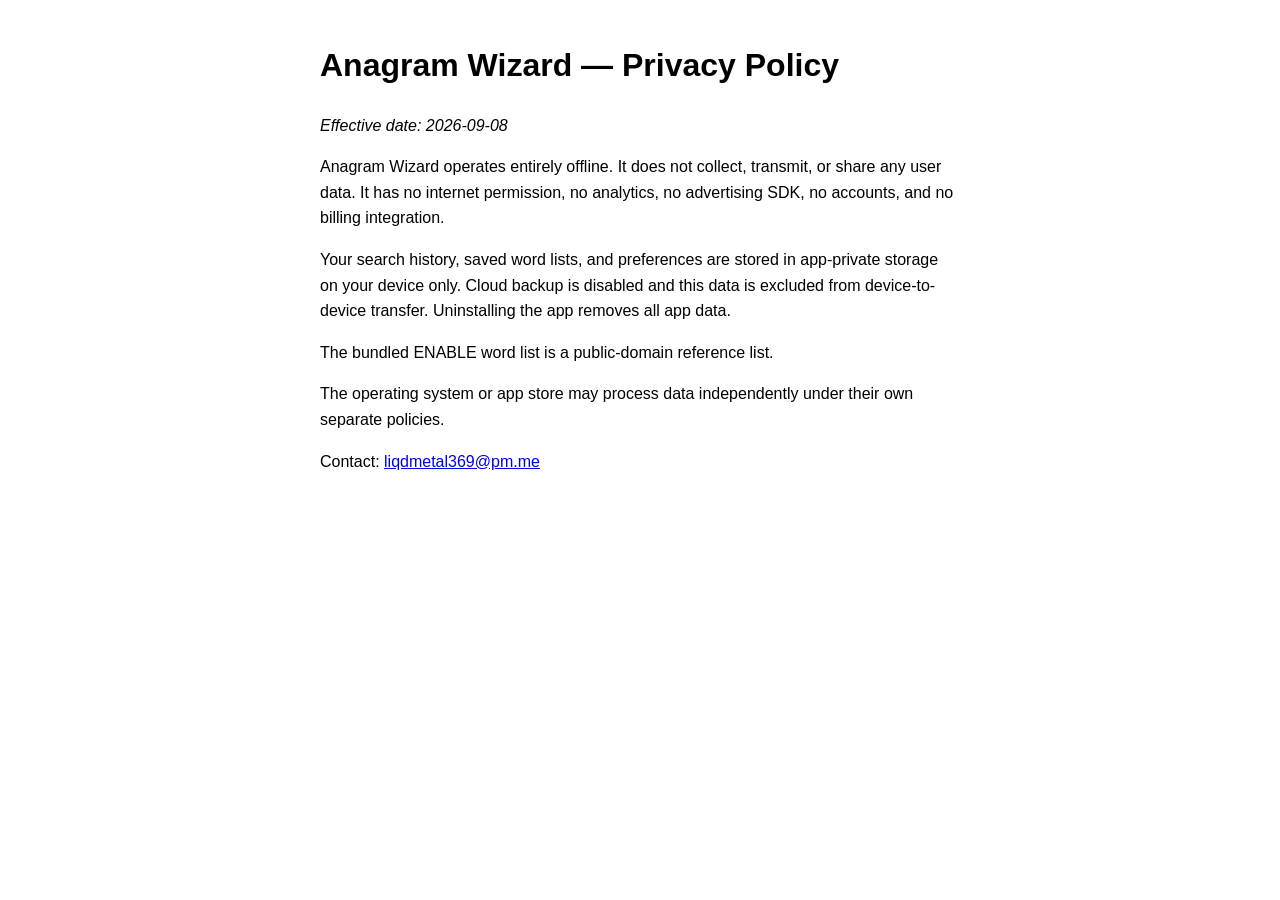
==== anagram-wizard.html @ 36f8ad10 "docs: initial privacy policy pages for Tile Coach, Anagram Wizard, Daily Word" ====
<!DOCTYPE html>
<html>
<head><meta charset="utf-8"><title>Anagram Wizard — Privacy Policy</title></head>
<body style="font-family:sans-serif;max-width:640px;margin:40px auto;line-height:1.6">
<h1>Anagram Wizard — Privacy Policy</h1>
<p><em>Effective date: 2026-09-08</em></p>
<p>Anagram Wizard operates entirely offline. It does not collect, transmit, or share any user data. It has no internet permission, no analytics, no advertising SDK, no accounts, and no billing integration.</p>
<p>Your search history, saved word lists, and preferences are stored in app-private storage on your device only. Cloud backup is disabled and this data is excluded from device-to-device transfer. Uninstalling the app removes all app data.</p>
<p>The bundled ENABLE word list is a public-domain reference list.</p>
<p>The operating system or app store may process data independently under their own separate policies.</p>
<p>Contact: <a href="mailto:liqdmetal369@pm.me">liqdmetal369@pm.me</a></p>
</body>
</html>
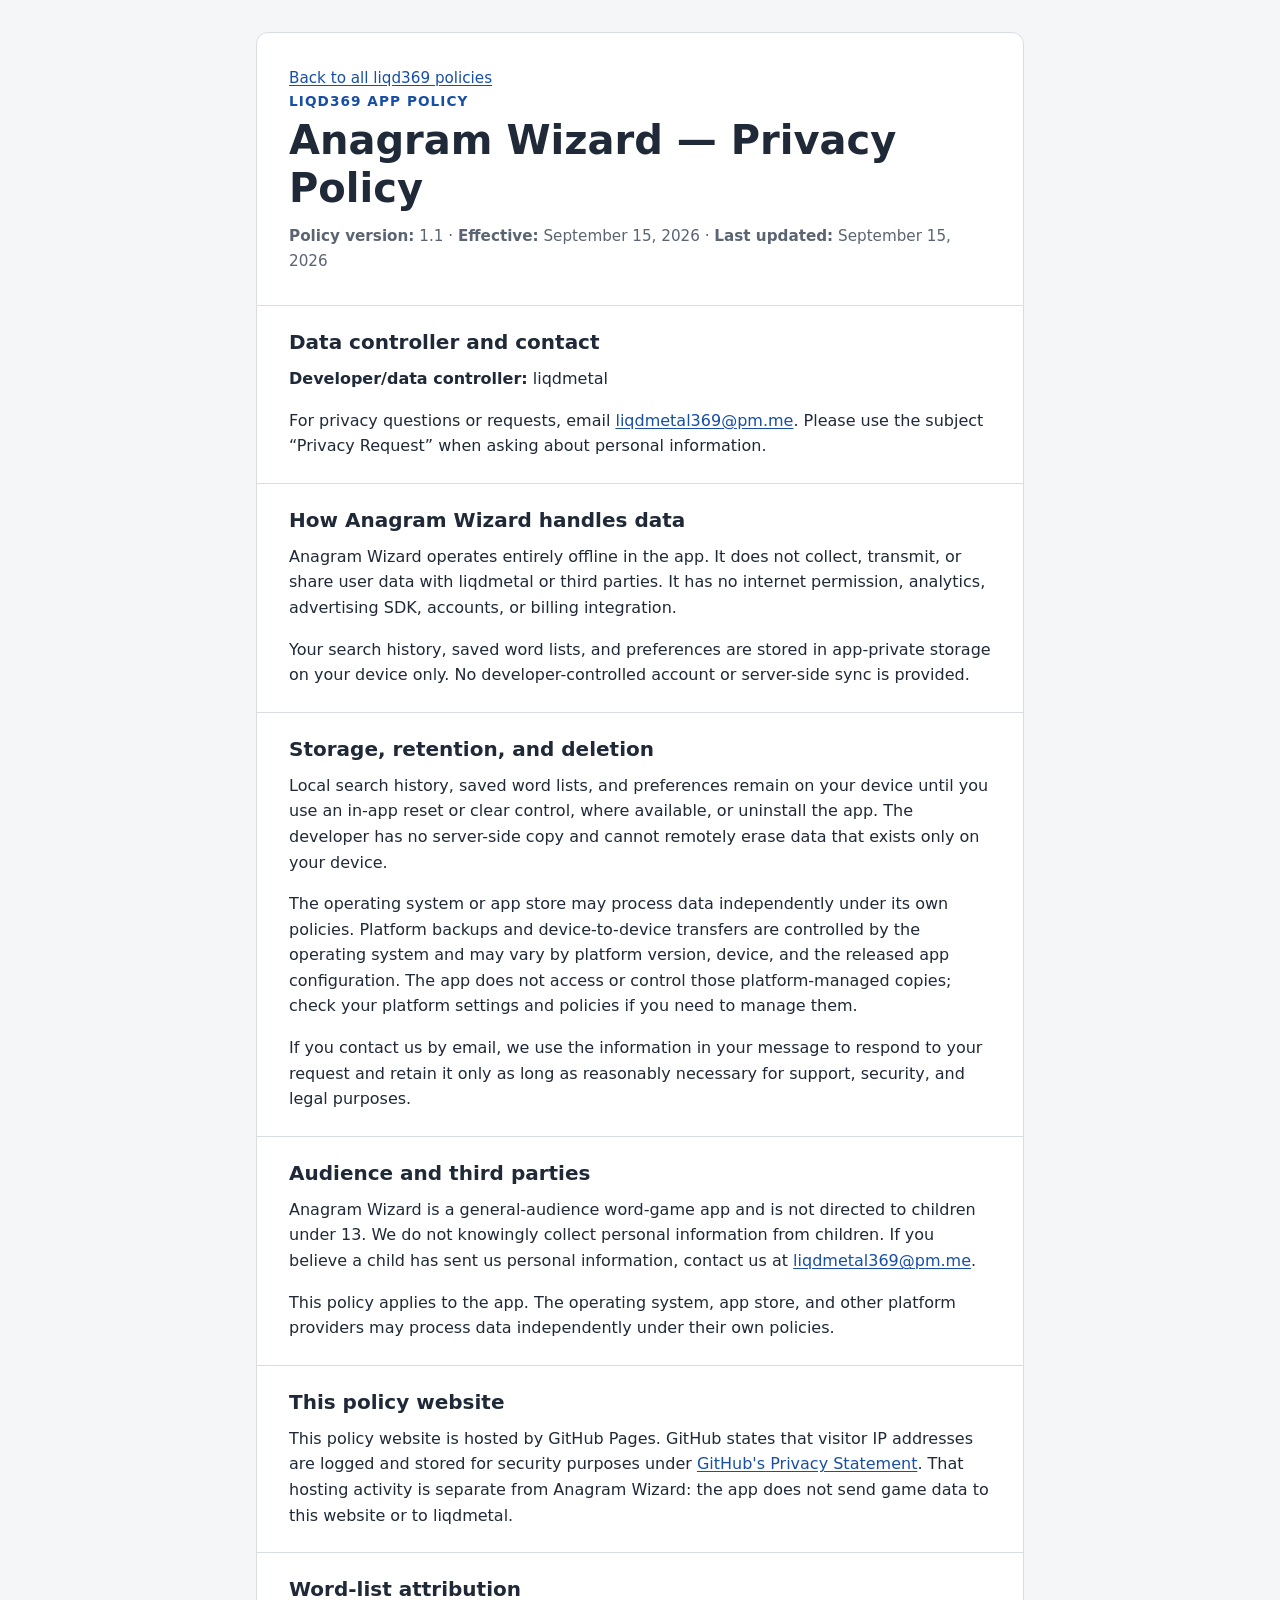
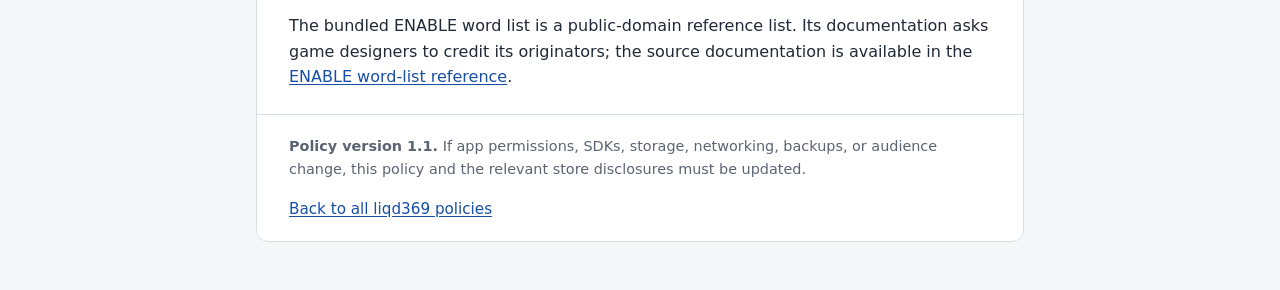
==== commit 40e859d5: "docs: harden liqd369 policies for app release Clarify app data handling, hosting disclosures, retent" ====
--- a/anagram-wizard.html
+++ b/anagram-wizard.html
@@ -1,13 +1,60 @@
-<!DOCTYPE html>
-<html>
-<head><meta charset="utf-8"><title>Anagram Wizard — Privacy Policy</title></head>
-<body style="font-family:sans-serif;max-width:640px;margin:40px auto;line-height:1.6">
-<h1>Anagram Wizard — Privacy Policy</h1>
-<p><em>Effective date: 2026-09-08</em></p>
-<p>Anagram Wizard operates entirely offline. It does not collect, transmit, or share any user data. It has no internet permission, no analytics, no advertising SDK, no accounts, and no billing integration.</p>
-<p>Your search history, saved word lists, and preferences are stored in app-private storage on your device only. Cloud backup is disabled and this data is excluded from device-to-device transfer. Uninstalling the app removes all app data.</p>
-<p>The bundled ENABLE word list is a public-domain reference list.</p>
-<p>The operating system or app store may process data independently under their own separate policies.</p>
-<p>Contact: <a href="mailto:liqdmetal369@pm.me">liqdmetal369@pm.me</a></p>
+<!doctype html>
+<html lang="en">
+<head>
+  <meta charset="utf-8">
+  <meta name="viewport" content="width=device-width, initial-scale=1">
+  <meta name="description" content="Privacy policy for the offline Anagram Wizard word-game app.">
+  <title>Anagram Wizard — Privacy Policy</title>
+  <link rel="stylesheet" href="styles.css">
+</head>
+<body>
+  <main>
+    <header>
+      <a class="back-link" href="index.html">Back to all liqd369 policies</a>
+      <p class="eyebrow">liqd369 app policy</p>
+      <h1>Anagram Wizard — Privacy Policy</h1>
+      <p class="meta"><strong>Policy version:</strong> 1.1 · <strong>Effective:</strong> September 15, 2026 · <strong>Last updated:</strong> September 15, 2026</p>
+    </header>
+
+    <section aria-labelledby="controller-heading">
+      <h2 id="controller-heading">Data controller and contact</h2>
+      <p><strong>Developer/data controller:</strong> liqdmetal</p>
+      <p>For privacy questions or requests, email <a href="mailto:liqdmetal369@pm.me">liqdmetal369@pm.me</a>. Please use the subject “Privacy Request” when asking about personal information.</p>
+    </section>
+
+    <section aria-labelledby="app-heading">
+      <h2 id="app-heading">How Anagram Wizard handles data</h2>
+      <p>Anagram Wizard operates entirely offline in the app. It does not collect, transmit, or share user data with liqdmetal or third parties. It has no internet permission, analytics, advertising SDK, accounts, or billing integration.</p>
+      <p>Your search history, saved word lists, and preferences are stored in app-private storage on your device only. No developer-controlled account or server-side sync is provided.</p>
+    </section>
+
+    <section aria-labelledby="retention-heading">
+      <h2 id="retention-heading">Storage, retention, and deletion</h2>
+      <p>Local search history, saved word lists, and preferences remain on your device until you use an in-app reset or clear control, where available, or uninstall the app. The developer has no server-side copy and cannot remotely erase data that exists only on your device.</p>
+      <p>The operating system or app store may process data independently under its own policies. Platform backups and device-to-device transfers are controlled by the operating system and may vary by platform version, device, and the released app configuration. The app does not access or control those platform-managed copies; check your platform settings and policies if you need to manage them.</p>
+      <p>If you contact us by email, we use the information in your message to respond to your request and retain it only as long as reasonably necessary for support, security, and legal purposes.</p>
+    </section>
+
+    <section aria-labelledby="audience-heading">
+      <h2 id="audience-heading">Audience and third parties</h2>
+      <p>Anagram Wizard is a general-audience word-game app and is not directed to children under 13. We do not knowingly collect personal information from children. If you believe a child has sent us personal information, contact us at <a href="mailto:liqdmetal369@pm.me">liqdmetal369@pm.me</a>.</p>
+      <p>This policy applies to the app. The operating system, app store, and other platform providers may process data independently under their own policies.</p>
+    </section>
+
+    <section aria-labelledby="website-heading">
+      <h2 id="website-heading">This policy website</h2>
+      <p>This policy website is hosted by GitHub Pages. GitHub states that visitor IP addresses are logged and stored for security purposes under <a href="https://docs.github.com/site-policy/privacy-policies/github-privacy-statement">GitHub's Privacy Statement</a>. That hosting activity is separate from Anagram Wizard: the app does not send game data to this website or to liqdmetal.</p>
+    </section>
+
+    <section aria-labelledby="attribution-heading">
+      <h2 id="attribution-heading">Word-list attribution</h2>
+      <p>The bundled ENABLE word list is a public-domain reference list. Its documentation asks game designers to credit its originators; the source documentation is available in the <a href="https://github.com/BartMassey/wordlists/blob/main/README-enable2k.txt">ENABLE word-list reference</a>.</p>
+    </section>
+
+    <footer>
+      <p><strong>Policy version 1.1.</strong> If app permissions, SDKs, storage, networking, backups, or audience change, this policy and the relevant store disclosures must be updated.</p>
+      <p><a class="back-link" href="index.html">Back to all liqd369 policies</a></p>
+    </footer>
+  </main>
 </body>
 </html>
--- a/styles.css
+++ b/styles.css
@@ -0,0 +1,154 @@
+:root {
+  color-scheme: light;
+  --ink: #1f2937;
+  --muted: #5b6472;
+  --surface: #ffffff;
+  --background: #f4f6f8;
+  --border: #d9dee5;
+  --accent: #174ea6;
+  --accent-hover: #123d83;
+}
+
+* {
+  box-sizing: border-box;
+}
+
+html {
+  font-size: 100%;
+}
+
+body {
+  margin: 0;
+  background: var(--background);
+  color: var(--ink);
+  font-family: system-ui, -apple-system, BlinkMacSystemFont, "Segoe UI", sans-serif;
+  line-height: 1.6;
+}
+
+main {
+  width: min(100% - 2rem, 48rem);
+  margin: 0 auto;
+  padding: 2rem 0 3rem;
+}
+
+header,
+section,
+footer {
+  background: var(--surface);
+}
+
+header {
+  border: 1px solid var(--border);
+  border-radius: 0.75rem 0.75rem 0 0;
+  padding: 2rem;
+}
+
+section {
+  border-left: 1px solid var(--border);
+  border-right: 1px solid var(--border);
+  padding: 1.5rem 2rem;
+}
+
+section + section {
+  border-top: 1px solid var(--border);
+}
+
+footer {
+  border: 1px solid var(--border);
+  border-radius: 0 0 0.75rem 0.75rem;
+  color: var(--muted);
+  font-size: 0.9rem;
+  padding: 1.25rem 2rem;
+}
+
+h1,
+h2 {
+  line-height: 1.2;
+}
+
+h1 {
+  margin: 0.25rem 0 0.75rem;
+  font-size: clamp(1.8rem, 5vw, 2.5rem);
+}
+
+h2 {
+  margin: 0 0 0.75rem;
+  font-size: 1.25rem;
+}
+
+p,
+ul {
+  margin: 0 0 1rem;
+}
+
+p:last-child,
+ul:last-child {
+  margin-bottom: 0;
+}
+
+a {
+  color: var(--accent);
+  text-underline-offset: 0.15em;
+}
+
+a:hover,
+a:focus-visible {
+  color: var(--accent-hover);
+}
+
+a:focus-visible {
+  outline: 3px solid #8ab4f8;
+  outline-offset: 2px;
+}
+
+.eyebrow {
+  color: var(--accent);
+  font-size: 0.85rem;
+  font-weight: 700;
+  letter-spacing: 0.08em;
+  margin-bottom: 0;
+  text-transform: uppercase;
+}
+
+.lede {
+  color: var(--muted);
+  font-size: 1.05rem;
+}
+
+.meta {
+  color: var(--muted);
+  font-size: 0.95rem;
+}
+
+.policy-list {
+  list-style: none;
+  padding: 0;
+}
+
+.policy-list li + li {
+  margin-top: 0.75rem;
+}
+
+.policy-list a {
+  display: inline-block;
+  font-size: 1.05rem;
+  font-weight: 650;
+}
+
+.back-link {
+  font-size: 0.95rem;
+}
+
+@media (max-width: 36rem) {
+  main {
+    width: min(100% - 1rem, 48rem);
+    padding-top: 0.5rem;
+  }
+
+  header,
+  section,
+  footer {
+    padding-left: 1.25rem;
+    padding-right: 1.25rem;
+  }
+}
